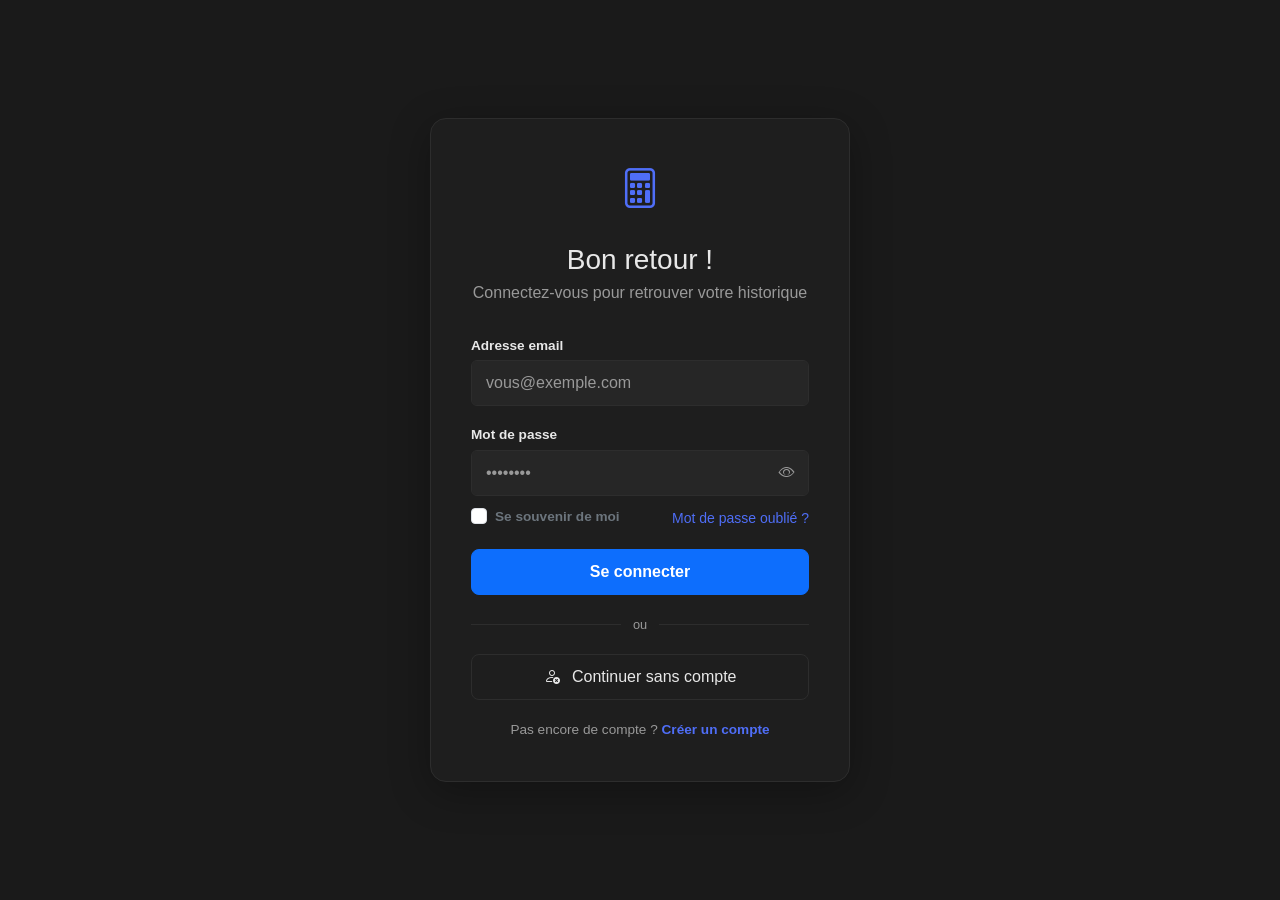
==== frontend/pages/connexion.html @ 1e7dec1f "feat: finalisation de l'architecture backend (routes admin/recherche et services IA)" ====
<!DOCTYPE html>
<html lang="fr" data-theme="sombre">
<head>
  <meta charset="UTF-8">
  <meta name="viewport" content="width=device-width, initial-scale=1.0">
  <title>Connexion — AI Math Chatbot</title>

  <link href="https://cdn.jsdelivr.net/npm/bootstrap@5.3.3/dist/css/bootstrap.min.css" rel="stylesheet">
  <link href="https://cdn.jsdelivr.net/npm/bootstrap-icons@1.11.3/font/bootstrap-icons.css" rel="stylesheet">
  <link href="../css/style.css" rel="stylesheet">
</head>
<body style="overflow:auto;">

  <div class="auth-wrapper">
    <div class="auth-card">

      <!-- Logo -->
      <div class="auth-logo">
        <i class="bi bi-calculator"></i>
      </div>

      <h3>Bon retour !</h3>
      <p class="text-secondary">Connectez-vous pour retrouver votre historique</p>

      <!-- Formulaire -->
      <form id="form-connexion">
        <div class="mb-3">
          <label for="email">Adresse email</label>
          <input type="email" class="form-control" id="email" placeholder="vous@exemple.com" required>
        </div>

        <div class="mb-2">
          <label for="mot-de-passe">Mot de passe</label>
          <div class="password-field">
            <input type="password" class="form-control" id="mot-de-passe" placeholder="••••••••" required>
            <i class="bi bi-eye password-toggle" data-target="mot-de-passe"></i>
          </div>
        </div>

        <div class="d-flex justify-content-between align-items-center mb-3 mt-2">
          <div class="form-check">
            <input class="form-check-input" type="checkbox" id="se-souvenir">
            <label class="form-check-label small text-secondary" for="se-souvenir">
              Se souvenir de moi
            </label>
          </div>
          <a href="#" class="small" style="color:#4f6ef7; text-decoration:none;">Mot de passe oublié ?</a>
        </div>

        <button type="submit" class="btn btn-primary btn-primary-full">
          Se connecter
        </button>
      </form>

      <!-- Séparateur -->
      <div class="auth-separator">ou</div>

      <!-- Accès anonyme -->
      <button class="btn-anonyme" id="btn-continuer-anonyme">
        <i class="bi bi-person-x me-2"></i> Continuer sans compte
      </button>

      <!-- Lien inscription -->
      <div class="auth-footer">
        Pas encore de compte ? <a href="inscription.html">Créer un compte</a>
      </div>

    </div>
  </div>

  <script src="https://cdn.jsdelivr.net/npm/bootstrap@5.3.3/dist/js/bootstrap.bundle.min.js"></script>
  <script>
    // Afficher/Masquer le mot de passe
    document.querySelectorAll(".password-toggle").forEach(icon => {
      icon.addEventListener("click", () => {
        const target = document.getElementById(icon.getAttribute("data-target"));
        const showing = target.type === "text";
        target.type = showing ? "password" : "text";
        icon.className = showing ? "bi bi-eye password-toggle" : "bi bi-eye-slash password-toggle";
        icon.setAttribute("data-target", icon.getAttribute("data-target"));
      });
    });

    // Soumission du formulaire (à connecter au backend)
    document.getElementById("form-connexion").addEventListener("submit", (e) => {
      e.preventDefault();
      // TODO: POST /api/auth/login
      window.location.href = "../index.html";
    });

    // Continuer sans compte
    document.getElementById("btn-continuer-anonyme").addEventListener("click", () => {
      // TODO: créer un utilisateur "anonyme" côté backend
      window.location.href = "../index.html";
    });

    // Applique le thème sauvegardé
    const themeEnregistre = localStorage.getItem("theme") || "sombre";
    document.documentElement.setAttribute("data-theme", themeEnregistre);
  </script>
</body>
</html>
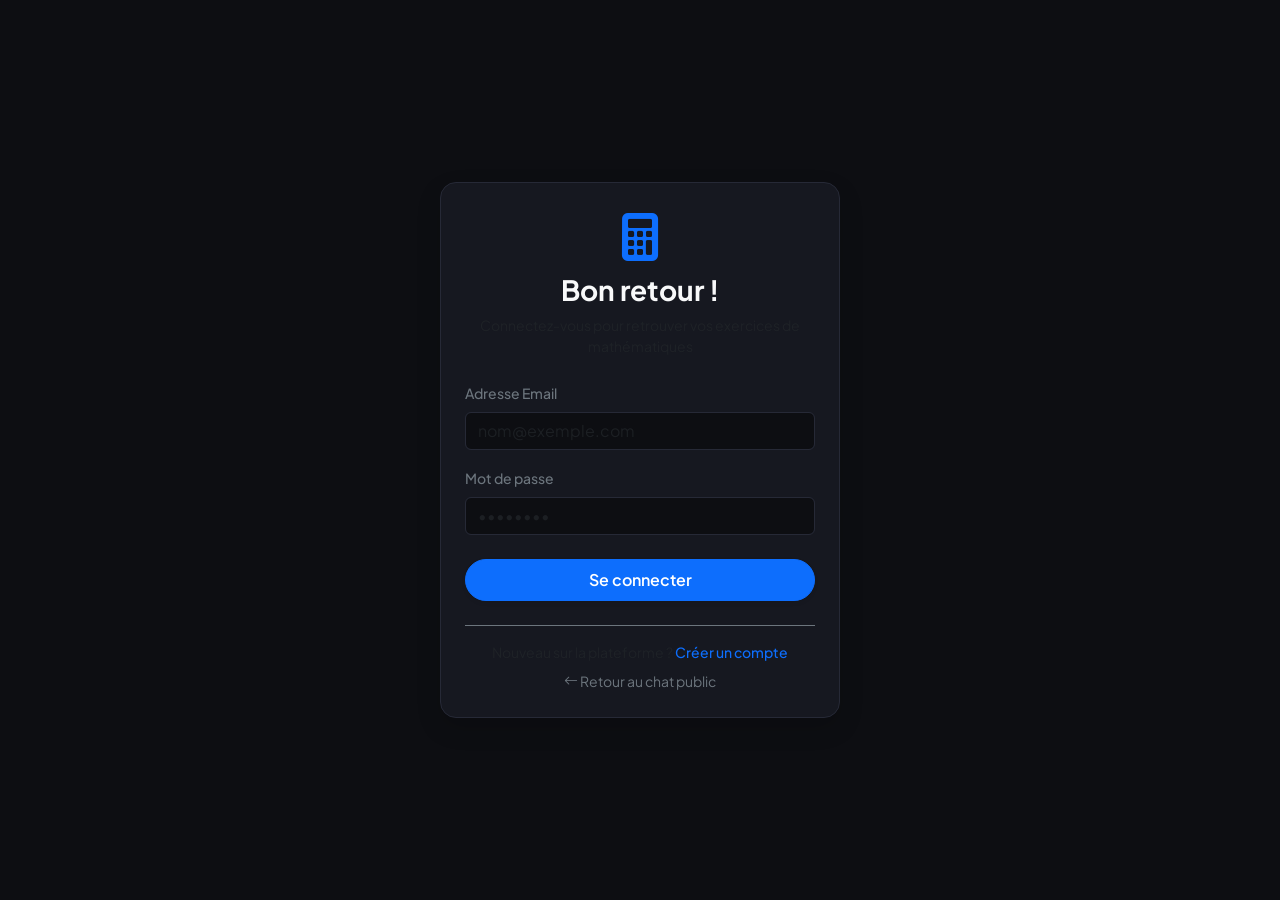
==== commit 895e2683: "Correction majeure backend/frontend - Fix login (JSON au lieu de form OAuth2) - Fix creation utilisa" ====
--- a/frontend/pages/connexion.html
+++ b/frontend/pages/connexion.html
@@ -3,100 +3,52 @@
 <head>
   <meta charset="UTF-8">
   <meta name="viewport" content="width=device-width, initial-scale=1.0">
-  <title>Connexion — AI Math Chatbot</title>
-
+  <title>Connexion - AI Math Chatbot</title>
+  
   <link href="https://cdn.jsdelivr.net/npm/bootstrap@5.3.3/dist/css/bootstrap.min.css" rel="stylesheet">
   <link href="https://cdn.jsdelivr.net/npm/bootstrap-icons@1.11.3/font/bootstrap-icons.css" rel="stylesheet">
+  <link href="https://fonts.googleapis.com/css2?family=Plus+Jakarta+Sans:wght@400;500;600;700&display=swap" rel="stylesheet">
   <link href="../css/style.css" rel="stylesheet">
 </head>
-<body style="overflow:auto;">
+<body class="auth-body">
 
-  <div class="auth-wrapper">
-    <div class="auth-card">
+  <div class="auth-card p-4 mx-3">
+    <div class="text-center mb-4">
+      <i class="bi bi-calculator-fill text-primary display-5"></i>
+      <h3 class="fw-bold mt-2 text-light">Bon retour !</h3>
+      <p class="text-muted small">Connectez-vous pour retrouver vos exercices de mathématiques</p>
+    </div>
 
-      <!-- Logo -->
-      <div class="auth-logo">
-        <i class="bi bi-calculator"></i>
+    <form id="form-connexion">
+      <div class="alert alert-danger d-none small p-2" id="error-message" role="alert"></div>
+
+      <div class="mb-3">
+        <label for="email" class="form-label text-secondary small fw-medium">Adresse Email</label>
+        <input type="email" class="form-control auth-input" id="email" placeholder="nom@exemple.com" required autocomplete="email">
       </div>
 
-      <h3>Bon retour !</h3>
-      <p class="text-secondary">Connectez-vous pour retrouver votre historique</p>
-
-      <!-- Formulaire -->
-      <form id="form-connexion">
-        <div class="mb-3">
-          <label for="email">Adresse email</label>
-          <input type="email" class="form-control" id="email" placeholder="vous@exemple.com" required>
-        </div>
-
-        <div class="mb-2">
-          <label for="mot-de-passe">Mot de passe</label>
-          <div class="password-field">
-            <input type="password" class="form-control" id="mot-de-passe" placeholder="••••••••" required>
-            <i class="bi bi-eye password-toggle" data-target="mot-de-passe"></i>
-          </div>
-        </div>
-
-        <div class="d-flex justify-content-between align-items-center mb-3 mt-2">
-          <div class="form-check">
-            <input class="form-check-input" type="checkbox" id="se-souvenir">
-            <label class="form-check-label small text-secondary" for="se-souvenir">
-              Se souvenir de moi
-            </label>
-          </div>
-          <a href="#" class="small" style="color:#4f6ef7; text-decoration:none;">Mot de passe oublié ?</a>
-        </div>
-
-        <button type="submit" class="btn btn-primary btn-primary-full">
-          Se connecter
-        </button>
-      </form>
-
-      <!-- Séparateur -->
-      <div class="auth-separator">ou</div>
-
-      <!-- Accès anonyme -->
-      <button class="btn-anonyme" id="btn-continuer-anonyme">
-        <i class="bi bi-person-x me-2"></i> Continuer sans compte
-      </button>
-
-      <!-- Lien inscription -->
-      <div class="auth-footer">
-        Pas encore de compte ? <a href="inscription.html">Créer un compte</a>
+      <div class="mb-4">
+        <label for="password" class="form-label text-secondary small fw-medium">Mot de passe</label>
+        <input type="password" class="form-control auth-input" id="password" placeholder="••••••••" required autocomplete="current-password">
       </div>
 
+      <button type="submit" class="btn btn-primary w-100 rounded-pill fw-semibold py-2 shadow-sm">
+        Se connecter
+      </button>
+    </form>
+
+    <div class="text-center mt-4 border-top border-secondary pt-3">
+      <p class="text-muted small mb-0">
+        Nouveau sur la plateforme ? <a href="inscription.html" class="text-primary text-decoration-none fw-medium">Créer un compte</a>
+      </p>
+      <a href="../index.html" class="text-secondary small d-inline-block mt-2 text-decoration-none">
+        <i class="bi bi-arrow-left"></i> Retour au chat public
+      </a>
     </div>
   </div>
 
-  <script src="https://cdn.jsdelivr.net/npm/bootstrap@5.3.3/dist/js/bootstrap.bundle.min.js"></script>
-  <script>
-    // Afficher/Masquer le mot de passe
-    document.querySelectorAll(".password-toggle").forEach(icon => {
-      icon.addEventListener("click", () => {
-        const target = document.getElementById(icon.getAttribute("data-target"));
-        const showing = target.type === "text";
-        target.type = showing ? "password" : "text";
-        icon.className = showing ? "bi bi-eye password-toggle" : "bi bi-eye-slash password-toggle";
-        icon.setAttribute("data-target", icon.getAttribute("data-target"));
-      });
-    });
-
-    // Soumission du formulaire (à connecter au backend)
-    document.getElementById("form-connexion").addEventListener("submit", (e) => {
-      e.preventDefault();
-      // TODO: POST /api/auth/login
-      window.location.href = "../index.html";
-    });
-
-    // Continuer sans compte
-    document.getElementById("btn-continuer-anonyme").addEventListener("click", () => {
-      // TODO: créer un utilisateur "anonyme" côté backend
-      window.location.href = "../index.html";
-    });
-
-    // Applique le thème sauvegardé
-    const themeEnregistre = localStorage.getItem("theme") || "sombre";
-    document.documentElement.setAttribute("data-theme", themeEnregistre);
-  </script>
+  <script src="../js/api.js"></script>
+  <script src="../js/auth.js"></script>
+  <script src="../js/theme.js"></script>
 </body>
-</html>
+</html>
--- a/frontend/css/style.css
+++ b/frontend/css/style.css
@@ -0,0 +1,217 @@
+/* ==========================================================================
+   1. VARIABLES GLOBALES & THÈMES (Sombre / Clair)
+   ========================================================================== */
+:root[data-theme="sombre"] {
+  --bg-main: #0d0e12;
+  --bg-sidebar: #161820;
+  --bg-card: #1b1e2a;
+  --border-color: #262936;
+  --text-main: #f8f9fa;
+  --text-muted: #79829a;
+  --primary-color: #0d6efd;
+  --primary-hover: #0b5ed7;
+  --msg-user-bg: #0d6efd;
+  --msg-bot-bg: #1b1e2a;
+  --bg-custom-input: #1b1e2a;
+}
+
+:root[data-theme="clair"] {
+  --bg-main: #f8f9fa;
+  --bg-sidebar: #f0f2f5;
+  --bg-card: #ffffff;
+  --border-color: #dee2e6;
+  --text-main: #212529;
+  --text-muted: #6c757d;
+  --primary-color: #0d6efd;
+  --primary-hover: #0b5ed7;
+  --msg-user-bg: #0d6efd;
+  --msg-bot-bg: #e9ecef;
+  --bg-custom-input: #ffffff;
+}
+
+/* Base Universelle */
+body {
+  background-color: var(--bg-main);
+  color: var(--text-main);
+  overflow: hidden;
+  transition: background-color 0.3s ease, color 0.3s ease;
+  font-family: 'Plus Jakarta Sans', sans-serif;
+}
+
+#app-wrapper {
+  height: 100vh;
+  width: 100vw;
+}
+
+/* Liens & Utilitaires */
+.hover-light {
+  transition: color 0.2s ease;
+}
+.hover-light:hover {
+  color: var(--text-main) !important;
+}
+
+/* Correction Contraste Accessibilité (Lien mon compte) */
+#lien-mon-compte {
+  color: var(--text-muted) !important;
+}
+#lien-mon-compte:hover {
+  color: var(--text-main) !important;
+}
+
+/* ==========================================================================
+   2. ZONE 1 — BARRE LATÉRALE (SIDEBAR)
+   ========================================================================== */
+.sidebar {
+  width: 280px;
+  min-width: 280px;
+  background-color: var(--bg-sidebar);
+  border-right: 1px solid var(--border-color);
+  height: 100vh;
+  transition: background-color 0.3s ease, border-color 0.3s ease;
+}
+
+/* Items de l'historique des salons */
+.chat-sidebar-item {
+  transition: background-color 0.2s ease, color 0.2s ease;
+  color: var(--text-muted) !important;
+}
+.chat-sidebar-item:hover {
+  background-color: var(--bg-card);
+  color: var(--text-main) !important;
+}
+
+/* ==========================================================================
+   3. ZONE 2 — CONTENU PRINCIPAL & MESSAGES
+   ========================================================================== */
+.main-content {
+  background-color: var(--bg-main);
+  transition: background-color 0.3s ease;
+}
+
+.chat-header {
+  background-color: var(--bg-main);
+  border-bottom: 1px solid var(--border-color);
+  transition: background-color 0.3s ease, border-color 0.3s ease;
+}
+
+/* Zone de défilement des messages */
+.chat-zone {
+  background-color: var(--bg-main);
+  scroll-behavior: smooth;
+  display: flex;
+  flex-direction: column;
+}
+
+/* --- STRUCTURE DES BULLES DE DISCUSSION --- */
+.msg-container {
+  display: flex;
+  margin-bottom: 1.2rem;
+  width: 100%;
+  animation: fadeIn 0.25s ease-in-out;
+}
+
+.msg-user {
+  justify-content: flex-end;
+}
+
+.msg-bot {
+  justify-content: flex-start;
+}
+
+.bubble {
+  max-width: 75%;
+  padding: 0.9rem 1.3rem;
+  border-radius: 1.2rem;
+  box-shadow: 0 4px 12px rgba(0, 0, 0, 0.03);
+  line-height: 1.5;
+  word-wrap: break-word;
+}
+
+/* Bulle Utilisateur */
+.msg-user .bubble {
+  background-color: var(--msg-user-bg);
+  color: #ffffff;
+  border-bottom-right-radius: 0.2rem;
+}
+
+/* Bulle Assistant IA */
+.msg-bot .bubble {
+  background-color: var(--msg-bot-bg);
+  color: var(--text-main);
+  border: 1px solid var(--border-color);
+  border-bottom-left-radius: 0.2rem;
+}
+
+/* Gestion du rendu KaTeX (évite les débordements des longues équations) */
+.katex-display {
+  overflow-x: auto;
+  overflow-y: hidden;
+  padding: 0.3rem 0;
+}
+
+/* ==========================================================================
+   4. ZONE DE SAISIE & COMPOSANTS EN BAS (INPUT ZONE)
+   ========================================================================== */
+.input-zone {
+  background-color: var(--bg-main);
+  transition: background-color 0.3s ease;
+}
+
+.bg-dark-custom {
+  background-color: var(--bg-custom-input) !important;
+  border: 1px solid var(--border-color) !important;
+  transition: background-color 0.3s ease, border-color 0.3s ease;
+}
+
+/* Animation pour l'enregistrement micro en cours */
+.animate-pulse {
+  animation: pulse 1.5s infinite;
+}
+
+/* ==========================================================================
+   5. DESIGN DES PAGES COMPLEMENTAIRES (CONNEXION, INSCRIPTION & PARAMETRES)
+   ========================================================================== */
+.auth-body {
+  background-color: var(--bg-main);
+  color: var(--text-main);
+  height: 100vh;
+  display: flex;
+  align-items: center;
+  justify-content: center;
+  transition: background-color 0.3s ease;
+}
+
+.auth-card {
+  background-color: var(--bg-sidebar);
+  border: 1px solid var(--border-color);
+  border-radius: 1rem;
+  box-shadow: 0 10px 25px rgba(0, 0, 0, 0.15);
+  max-width: 400px;
+  width: 100%;
+  transition: background-color 0.3s ease, border-color 0.3s ease;
+}
+
+.auth-input {
+  background-color: var(--bg-main) !important;
+  border: 1px solid var(--border-color) !important;
+  color: var(--text-main) !important;
+}
+.auth-input:focus {
+  border-color: var(--primary-color) !important;
+  box-shadow: 0 0 0 0.25rem rgba(13, 110, 253, 0.25) !important;
+}
+
+/* ==========================================================================
+   6. ANIMATIONS (KEYFRAMES)
+   ========================================================================== */
+@keyframes fadeIn {
+  from { opacity: 0; transform: translateY(5px); }
+  to { opacity: 1; transform: translateY(0); }
+}
+
+@keyframes pulse {
+  0% { transform: scale(1); opacity: 1; }
+  50% { transform: scale(1.15); opacity: 0.7; }
+  100% { transform: scale(1); opacity: 1; }
+}
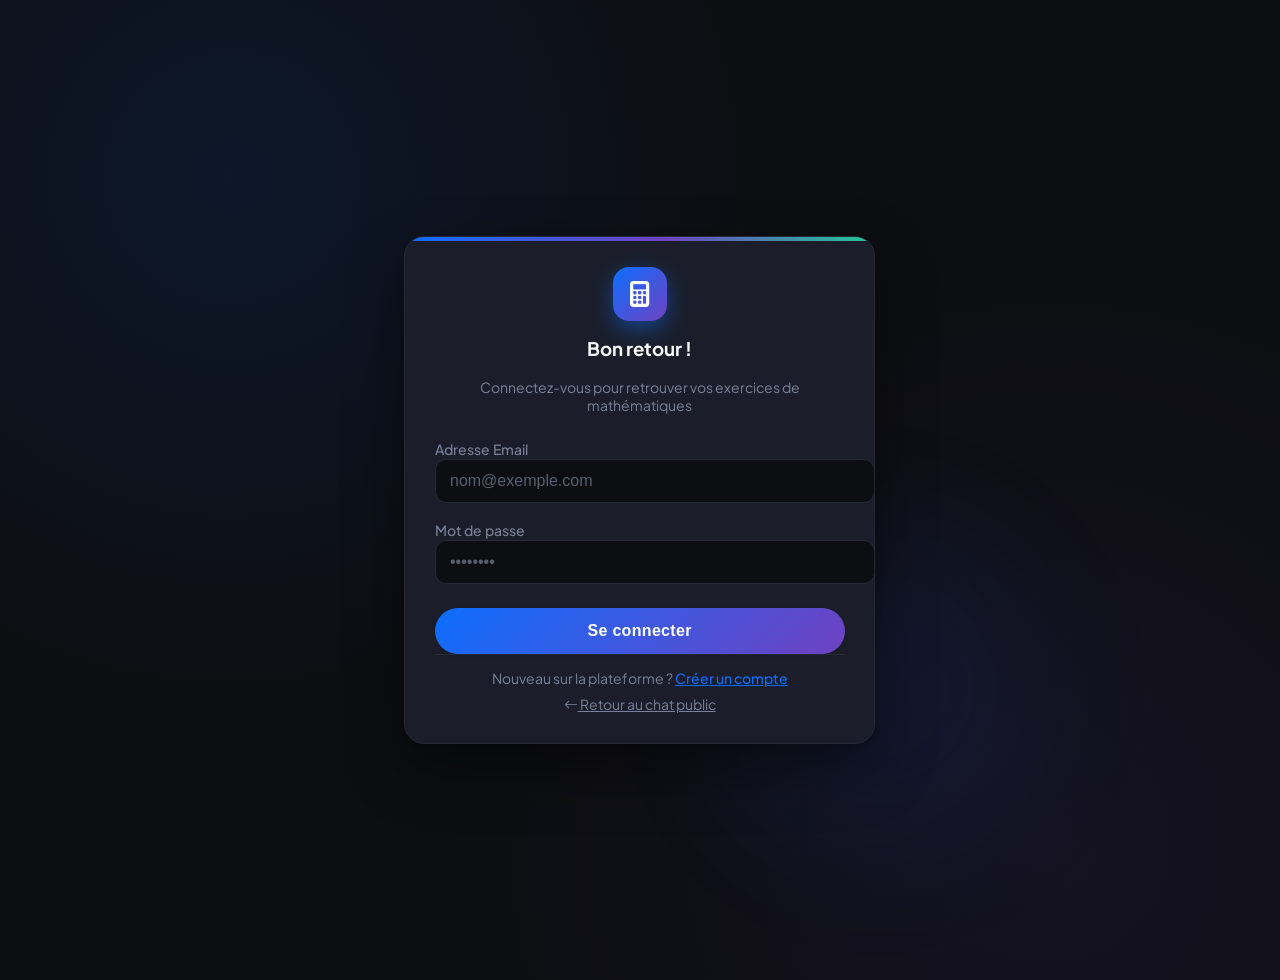
==== commit 23bba3f8: "Améliorations : admin, recherche, thèmes, upload" ====
--- a/frontend/pages/connexion.html
+++ b/frontend/pages/connexion.html
@@ -5,8 +5,8 @@
   <meta name="viewport" content="width=device-width, initial-scale=1.0">
   <title>Connexion - AI Math Chatbot</title>
   
-  <link href="https://cdn.jsdelivr.net/npm/bootstrap@5.3.3/dist/css/bootstrap.min.css" rel="stylesheet">
-  <link href="https://cdn.jsdelivr.net/npm/bootstrap-icons@1.11.3/font/bootstrap-icons.css" rel="stylesheet">
+  <link href="../css/bootstrap.min.css" rel="stylesheet">
+  <link href="../vendor/bootstrap-icons/bootstrap-icons.min.css" rel="stylesheet">
   <link href="https://fonts.googleapis.com/css2?family=Plus+Jakarta+Sans:wght@400;500;600;700&display=swap" rel="stylesheet">
   <link href="../css/style.css" rel="stylesheet">
 </head>
@@ -14,9 +14,9 @@
 
   <div class="auth-card p-4 mx-3">
     <div class="text-center mb-4">
-      <i class="bi bi-calculator-fill text-primary display-5"></i>
+      <span class="auth-logo"><i class="bi bi-calculator-fill"></i></span>
       <h3 class="fw-bold mt-2 text-light">Bon retour !</h3>
-      <p class="text-muted small">Connectez-vous pour retrouver vos exercices de mathématiques</p>
+      <p class="text-muted small mb-0">Connectez-vous pour retrouver vos exercices de mathématiques</p>
     </div>
 
     <form id="form-connexion">
--- a/frontend/css/style.css
+++ b/frontend/css/style.css
@@ -173,33 +173,462 @@
    5. DESIGN DES PAGES COMPLEMENTAIRES (CONNEXION, INSCRIPTION & PARAMETRES)
    ========================================================================== */
 .auth-body {
-  background-color: var(--bg-main);
   color: var(--text-main);
-  height: 100vh;
+  min-height: 100vh;
   display: flex;
   align-items: center;
   justify-content: center;
+  padding: 2rem 1.5rem;
+  position: relative;
+  /* Défilement vertical autorisé quand le contenu dépasse l'écran
+     (page inscription sur petits écrans), mais pas de scroll horizontal. */
+  overflow-x: hidden;
+  overflow-y: auto;
+  background-color: var(--bg-main);
+  background-image:
+    radial-gradient(circle at 18% 18%, rgba(13, 110, 253, 0.10), transparent 40%),
+    radial-gradient(circle at 82% 86%, rgba(111, 66, 193, 0.09), transparent 42%);
   transition: background-color 0.3s ease;
 }
 
+/* Halo lumineux animé en fond, derrière la carte */
+.auth-body::before {
+  content: "";
+  position: fixed;
+  top: 50%;
+  left: 50%;
+  pointer-events: none;
+  width: 480px;
+  height: 480px;
+  border-radius: 50%;
+  background: radial-gradient(circle, rgba(13, 110, 253, 0.10), transparent 70%);
+  filter: blur(40px);
+  z-index: 0;
+  animation: floatGlow 12s ease-in-out infinite alternate;
+}
+
+@keyframes floatGlow {
+  from { transform: translate(-60px, -40px) scale(1); }
+  to   { transform: translate(60px, 50px) scale(1.15); }
+}
+
 .auth-card {
-  background-color: var(--bg-sidebar);
-  border: 1px solid var(--border-color);
-  border-radius: 1rem;
-  box-shadow: 0 10px 25px rgba(0, 0, 0, 0.15);
-  max-width: 400px;
+  position: relative;
+  z-index: 1;
+  background-color: var(--bg-card);
+  border: 1px solid var(--border-color);
+  border-radius: 1.25rem;
+  box-shadow: 0 24px 60px rgba(0, 0, 0, 0.45), 0 2px 8px rgba(0, 0, 0, 0.2);
+  max-width: 410px;
   width: 100%;
+  padding: 1.85rem !important;
+  margin: auto;
+  overflow: hidden;
+  animation: authCardIn 0.5s cubic-bezier(0.22, 1, 0.36, 1) both;
   transition: background-color 0.3s ease, border-color 0.3s ease;
+}
+
+/* Liseré dégradé en haut de la carte */
+.auth-card::before {
+  content: "";
+  position: absolute;
+  top: 0;
+  left: 0;
+  right: 0;
+  height: 4px;
+  background: linear-gradient(90deg, var(--primary-color), #6f42c1 55%, #20c997);
+}
+
+@keyframes authCardIn {
+  from { opacity: 0; transform: translateY(18px) scale(0.97); }
+  to   { opacity: 1; transform: translateY(0) scale(1); }
+}
+
+/* Badge logo circulaire en haut de la carte */
+.auth-logo {
+  width: 54px;
+  height: 54px;
+  border-radius: 16px;
+  display: inline-flex;
+  align-items: center;
+  justify-content: center;
+  font-size: 1.6rem;
+  color: #fff;
+  background: linear-gradient(135deg, var(--primary-color), #6f42c1);
+  box-shadow: 0 8px 22px rgba(13, 110, 253, 0.45);
+  margin-bottom: 0.5rem;
+}
+
+.auth-card .form-label {
+  margin-bottom: 0.35rem;
+  letter-spacing: 0.01em;
 }
 
 .auth-input {
   background-color: var(--bg-main) !important;
   border: 1px solid var(--border-color) !important;
   color: var(--text-main) !important;
-}
+  border-radius: 0.7rem !important;
+  padding: 0.55rem 0.9rem !important;
+  transition: border-color 0.2s ease, box-shadow 0.2s ease, background-color 0.2s ease;
+}
+.auth-input::placeholder { color: var(--text-muted); opacity: 0.7; }
 .auth-input:focus {
+  background-color: var(--bg-card) !important;
   border-color: var(--primary-color) !important;
-  box-shadow: 0 0 0 0.25rem rgba(13, 110, 253, 0.25) !important;
+  box-shadow: 0 0 0 0.2rem rgba(13, 110, 253, 0.22) !important;
+  outline: none;
+}
+
+/* Bouton principal des pages auth : dégradé + effet de survol */
+.auth-card .btn-primary {
+  background: linear-gradient(135deg, var(--primary-color), #6f42c1) !important;
+  border: none !important;
+  padding: 0.7rem 1rem !important;
+  letter-spacing: 0.02em;
+  box-shadow: 0 8px 20px rgba(13, 110, 253, 0.35);
+  transition: transform 0.15s ease, box-shadow 0.2s ease, filter 0.2s ease;
+}
+.auth-card .btn-primary:hover {
+  transform: translateY(-2px);
+  filter: brightness(1.07);
+  box-shadow: 0 12px 26px rgba(13, 110, 253, 0.45);
+}
+.auth-card .btn-primary:active { transform: translateY(0); }
+
+.auth-card a { transition: color 0.15s ease; }
+
+/* ==========================================================================
+   5bis. APERÇU DES FICHIERS JOINTS (miniature instantanée)
+   ========================================================================== */
+.apercu-fichier {
+  background-color: var(--bg-card);
+  border: 1px solid var(--border-color);
+  color: var(--text-main);
+  border-radius: 0.6rem;
+  max-width: 200px;
+  animation: fadeIn 0.18s ease both;
+}
+.apercu-media { position: relative; display: inline-flex; flex: 0 0 auto; }
+.apercu-vignette {
+  width: 34px;
+  height: 34px;
+  border-radius: 0.45rem;
+  object-fit: cover;
+  background-color: var(--bg-main);
+  color: var(--text-muted);
+  font-size: 1rem;
+  border: 1px solid var(--border-color);
+}
+/* Voile sombre + spinner pendant l'upload */
+.apercu-spinner {
+  position: absolute;
+  inset: 0;
+  display: flex;
+  align-items: center;
+  justify-content: center;
+  background: rgba(0, 0, 0, 0.45);
+  border-radius: 0.45rem;
+  color: #fff;
+}
+.apercu-nom {
+  font-size: 0.78rem;
+  font-weight: 500;
+  white-space: nowrap;
+  overflow: hidden;
+  text-overflow: ellipsis;
+}
+.apercu-retirer { font-size: 0.6rem; flex: 0 0 auto; }
+.apercu-erreur { border-color: var(--bs-danger, #dc3545); }
+
+/* ==========================================================================
+   5ter. PAGE D'ADMINISTRATION
+   ========================================================================== */
+.admin-body {
+  background-color: var(--bg-main);
+  color: var(--text-main);
+}
+
+/* Disposition générale : sidebar fixe + zone principale défilante */
+.admin-layout {
+  display: flex;
+  height: 100vh;
+  overflow: hidden;
+}
+
+/* ── Barre latérale ── */
+.admin-sidebar {
+  width: 256px;
+  flex-shrink: 0;
+  background-color: var(--bg-sidebar);
+  border-right: 1px solid var(--border-color);
+  display: flex;
+  flex-direction: column;
+  padding: 1.1rem 0.9rem;
+}
+.admin-brand {
+  display: flex;
+  align-items: center;
+  gap: 0.7rem;
+  padding: 0.2rem 0.4rem 1rem;
+  border-bottom: 1px solid var(--border-color);
+  margin-bottom: 0.9rem;
+}
+.admin-brand-text { display: flex; flex-direction: column; line-height: 1.15; }
+.admin-brand-text strong { color: var(--text-main); font-size: 1.02rem; }
+.admin-brand-text small { color: var(--text-muted); font-size: 0.72rem; letter-spacing: 0.04em; text-transform: uppercase; }
+
+.admin-nav { display: flex; flex-direction: column; gap: 0.25rem; flex-grow: 1; }
+.admin-nav-item {
+  display: flex;
+  align-items: center;
+  gap: 0.65rem;
+  width: 100%;
+  border: none;
+  background: transparent;
+  color: var(--text-muted);
+  font-size: 0.9rem;
+  font-weight: 500;
+  text-align: left;
+  padding: 0.6rem 0.75rem;
+  border-radius: 0.6rem;
+  transition: background-color 0.15s ease, color 0.15s ease;
+}
+.admin-nav-item i { font-size: 1.05rem; }
+.admin-nav-item:hover { background-color: var(--bg-card); color: var(--text-main); }
+.admin-nav-item.active {
+  background: linear-gradient(135deg, rgba(13,110,253,0.18), rgba(111,66,193,0.18));
+  color: var(--text-main);
+  box-shadow: inset 3px 0 0 var(--primary-color);
+}
+.nav-count {
+  margin-left: auto;
+  background-color: var(--bg-main);
+  color: var(--text-muted);
+  border-radius: 999px;
+  font-size: 0.7rem;
+  padding: 0.05rem 0.5rem;
+  border: 1px solid var(--border-color);
+}
+
+.admin-sidebar-foot { border-top: 1px solid var(--border-color); padding-top: 0.8rem; margin-top: 0.5rem; }
+.admin-userbox { display: flex; align-items: center; gap: 0.6rem; margin-bottom: 0.7rem; padding: 0 0.3rem; }
+.admin-userinfo { display: flex; flex-direction: column; line-height: 1.2; overflow: hidden; }
+.admin-userinfo strong { color: var(--text-main); font-size: 0.85rem; white-space: nowrap; overflow: hidden; text-overflow: ellipsis; }
+.admin-userinfo small { color: var(--text-muted); font-size: 0.72rem; text-transform: capitalize; }
+.admin-foot-link {
+  display: flex; align-items: center; gap: 0.5rem;
+  width: 100%; border: none; background: transparent;
+  color: var(--text-muted); font-size: 0.83rem; text-decoration: none;
+  padding: 0.45rem 0.6rem; border-radius: 0.5rem;
+}
+.admin-foot-link:hover { background-color: var(--bg-card); color: var(--text-main); }
+.admin-foot-link.danger:hover { color: #ff6b6b; }
+
+/* Avatar (initiales) */
+.admin-avatar {
+  flex-shrink: 0;
+  width: 38px; height: 38px;
+  border-radius: 50%;
+  display: inline-flex; align-items: center; justify-content: center;
+  font-weight: 700; font-size: 0.85rem; color: #fff;
+  background: linear-gradient(135deg, var(--primary-color), #6f42c1);
+}
+.admin-avatar.sm { width: 32px; height: 32px; font-size: 0.74rem; }
+
+/* ── Zone principale ── */
+.admin-main { flex: 1; overflow-y: auto; display: flex; flex-direction: column; }
+.admin-main-top {
+  position: sticky; top: 0; z-index: 10;
+  display: flex; align-items: center; justify-content: space-between;
+  padding: 1.1rem 1.6rem;
+  background-color: rgba(13,14,18,0.85);
+  backdrop-filter: blur(8px);
+  border-bottom: 1px solid var(--border-color);
+}
+.admin-content { padding: 1.6rem; }
+.admin-panel { display: none; animation: fadeIn 0.25s ease both; }
+.admin-panel.active { display: block; }
+
+/* ── Cartes ── */
+.admin-card {
+  background-color: var(--bg-card);
+  border: 1px solid var(--border-color);
+  border-radius: 1rem;
+  overflow: hidden;
+}
+.admin-card-head {
+  display: flex; align-items: center; justify-content: space-between;
+  gap: 1rem; flex-wrap: wrap;
+  padding: 1rem 1.2rem;
+  border-bottom: 1px solid var(--border-color);
+}
+
+/* Grille des statistiques (indépendante de Bootstrap, dont la grille est absente) */
+.stats-grid {
+  display: grid;
+  grid-template-columns: repeat(5, 1fr);
+  gap: 1rem;
+}
+@media (max-width: 1100px) { .stats-grid { grid-template-columns: repeat(3, 1fr); } }
+@media (max-width: 600px)  { .stats-grid { grid-template-columns: repeat(2, 1fr); } }
+
+/* Formulaire d'ajout de modèle (grille maison) */
+.admin-form-ajout { display: grid; grid-template-columns: 1fr 1.4fr 1fr auto; gap: 0.5rem; align-items: center; }
+@media (max-width: 768px) { .admin-form-ajout { grid-template-columns: 1fr; } }
+
+/* Cartes de statistiques */
+.stat-card {
+  background-color: var(--bg-card);
+  border: 1px solid var(--border-color);
+  border-radius: 1rem;
+  padding: 1.1rem 1.2rem;
+  display: flex; flex-direction: column; gap: 0.15rem;
+  transition: transform 0.15s ease, border-color 0.2s ease;
+}
+.stat-card:hover { transform: translateY(-3px); border-color: var(--primary-color); }
+.stat-ic {
+  width: 40px; height: 40px; border-radius: 0.6rem;
+  display: inline-flex; align-items: center; justify-content: center;
+  font-size: 1.15rem; color: #fff; margin-bottom: 0.4rem;
+  background: linear-gradient(135deg, var(--primary-color), #6f42c1);
+}
+.stat-val { font-size: 1.75rem; font-weight: 700; line-height: 1.1; color: var(--text-main); }
+.stat-lbl { font-size: 0.76rem; text-transform: uppercase; letter-spacing: 0.04em; color: var(--text-muted); }
+
+/* Recherche utilisateurs */
+.admin-search { position: relative; min-width: 250px; }
+.admin-search i { position: absolute; left: 0.75rem; top: 50%; transform: translateY(-50%); color: var(--text-muted); pointer-events: none; }
+.admin-search .auth-input { padding-left: 2.2rem !important; }
+
+.admin-form-ajout {
+  background-color: var(--bg-main);
+  border-bottom: 1px solid var(--border-color);
+  padding: 1rem 1.2rem;
+}
+
+/* ── Tableaux ── */
+.admin-table { color: var(--text-main); margin: 0; }
+.admin-table thead th {
+  background-color: var(--bg-main);
+  color: var(--text-muted);
+  font-size: 0.72rem; font-weight: 600; letter-spacing: 0.05em; text-transform: uppercase;
+  border: none; padding: 0.7rem 1.2rem; white-space: nowrap;
+}
+.admin-table tbody td { border-color: var(--border-color); padding: 0.7rem 1.2rem; vertical-align: middle; }
+.admin-table tbody tr { transition: background-color 0.12s ease; }
+.admin-table tbody tr:hover { background-color: rgba(255,255,255,0.03); }
+.admin-table code { color: #8ab4f8; background: transparent; font-size: 0.82rem; }
+
+.cellule-user { display: flex; align-items: center; gap: 0.65rem; }
+.cellule-user-txt { display: flex; flex-direction: column; line-height: 1.25; }
+.cellule-user-txt strong { color: var(--text-main); font-size: 0.88rem; }
+.cellule-user-txt small { color: var(--text-muted); font-size: 0.76rem; }
+
+/* Pastilles d'état */
+.pill {
+  display: inline-flex; align-items: center; gap: 0.3rem;
+  font-size: 0.74rem; font-weight: 600; padding: 0.2rem 0.6rem; border-radius: 999px;
+}
+.pill-ok { color: #34d399; background: rgba(52,211,153,0.12); border: 1px solid rgba(52,211,153,0.3); }
+.pill-ko { color: #f87171; background: rgba(248,113,113,0.12); border: 1px solid rgba(248,113,113,0.3); }
+.pill-admin { color: #fbbf24; background: rgba(251,191,36,0.12); border: 1px solid rgba(251,191,36,0.3); }
+
+/* Étiquette neutre (type de compte) */
+.tag {
+  display: inline-block;
+  font-size: 0.72rem;
+  color: var(--text-muted);
+  background-color: var(--bg-main);
+  border: 1px solid var(--border-color);
+  border-radius: 999px;
+  padding: 0.12rem 0.6rem;
+}
+
+/* Boutons d'action des tableaux (le Bootstrap local n'inclut pas les variantes outline) */
+.admin-body .btn-outline-warning, .auth-body .btn-outline-warning,
+.admin-body .btn-outline-danger, .auth-body .btn-outline-danger,
+.admin-body .btn-outline-secondary, .auth-body .btn-outline-secondary,
+.admin-body .btn-outline-primary, .auth-body .btn-outline-primary {
+  background: transparent;
+  border: 1px solid;
+}
+.admin-body .btn-outline-warning, .auth-body .btn-outline-warning { color: #fbbf24; border-color: rgba(251,191,36,0.55); }
+.admin-body .btn-outline-warning:hover, .auth-body .btn-outline-warning:hover { background: rgba(251,191,36,0.16); color: #fbbf24; }
+.admin-body .btn-outline-danger, .auth-body .btn-outline-danger { color: #f87171; border-color: rgba(248,113,113,0.55); }
+.admin-body .btn-outline-danger:hover, .auth-body .btn-outline-danger:hover { background: rgba(248,113,113,0.16); color: #f87171; }
+.admin-body .btn-outline-secondary, .auth-body .btn-outline-secondary { color: var(--text-main); border-color: var(--border-color); }
+.admin-body .btn-outline-secondary:hover, .auth-body .btn-outline-secondary:hover { background: rgba(127,127,127,0.15); color: var(--text-main); }
+.admin-body .btn-outline-primary, .auth-body .btn-outline-primary { color: var(--primary-color); border-color: var(--primary-color); }
+.admin-body .btn-outline-light { color: var(--text-main); border: 1px solid var(--border-color); background: transparent; }
+.admin-body .btn-outline-light:hover { background: rgba(127,127,127,0.12); }
+.admin-table .btn { padding: 0.28rem 0.55rem; border-radius: 0.5rem; line-height: 1; }
+.admin-form-ajout .btn-success { white-space: nowrap; }
+
+/* Boutons pleins (Bootstrap local incomplet) */
+.auth-body .btn-danger, .admin-body .btn-danger { background-color: #dc3545; border: none; color: #fff; }
+.auth-body .btn-danger:hover, .admin-body .btn-danger:hover { background-color: #bb2d3b; color: #fff; }
+
+/* Liens-boutons et bordures sur les pages auth (Bootstrap local incomplet) */
+.auth-body .btn-link { color: var(--text-muted); }
+.auth-body .btn-link:hover { color: var(--text-main); }
+.auth-card .border-bottom { border-bottom: 1px solid var(--border-color) !important; }
+.auth-card .border-secondary { border-color: var(--border-color) !important; }
+
+/* Boutons pleins (secours si le Bootstrap local ne les colore pas) */
+.admin-body .btn-success { background-color: #198754; border: none; color: #fff; }
+.admin-body .btn-success:hover { background-color: #157347; color: #fff; }
+.admin-body .btn-primary { background: linear-gradient(135deg, var(--primary-color), #6f42c1); border: none; color: #fff; }
+.admin-body .btn-primary:hover { filter: brightness(1.07); color: #fff; }
+
+/* ── Adaptation au thème clair / sombre ──
+   Les classes Bootstrap text-light / text-secondary / text-muted sont figées
+   (texte blanc/gris) : en thème clair, le texte devenait invisible. On les
+   relie aux variables de thème pour qu'elles s'adaptent automatiquement. */
+.admin-body .text-light,
+.auth-body .text-light { color: var(--text-main) !important; }
+.admin-body .text-secondary, .admin-body .text-muted,
+.auth-body .text-secondary, .auth-body .text-muted { color: var(--text-muted) !important; }
+.admin-body h4, .admin-body h5, .admin-body h6 { color: var(--text-main); }
+.admin-body .text-primary, .auth-body .text-primary { color: var(--primary-color) !important; }
+
+/* Barre supérieure : fond suivant le thème (au lieu d'un sombre figé) */
+.admin-main-top { background-color: var(--bg-main); }
+
+/* ── Formulaire « Mon compte » ── */
+.account-card { max-width: 520px; }
+.account-form { padding: 1.3rem 1.4rem; display: flex; flex-direction: column; gap: 1rem; }
+.account-form .champ { display: flex; flex-direction: column; gap: 0.35rem; }
+.account-form label { font-size: 0.82rem; font-weight: 500; color: var(--text-muted); }
+.account-form .btn-primary { align-self: flex-start; margin-top: 0.3rem; }
+
+/* Notifications (toasts) */
+.admin-toasts { position: fixed; right: 1rem; bottom: 1rem; z-index: 1080; display: flex; flex-direction: column; gap: 0.5rem; }
+.admin-toast {
+  color: #fff; padding: 0.65rem 1rem; border-radius: 0.6rem; font-size: 0.86rem;
+  display: flex; align-items: center; gap: 0.5rem;
+  box-shadow: 0 8px 22px rgba(0,0,0,0.4);
+  opacity: 0; transform: translateY(12px); transition: opacity 0.25s ease, transform 0.25s ease;
+}
+.admin-toast.visible { opacity: 1; transform: translateY(0); }
+/* Couleurs explicites (le Bootstrap local n'inclut pas les classes bg-*),
+   sinon les toasts étaient invisibles en thème clair. */
+.admin-toast.toast-info { background: #0d6efd; color: #fff; }
+.admin-toast.toast-success { background: #198754; color: #fff; }
+.admin-toast.toast-danger { background: #dc3545; color: #fff; }
+.admin-toast.toast-warning { background: #f59e0b; color: #1a1a1a; }
+
+/* Responsive : sidebar repliée en haut sur petit écran */
+@media (max-width: 768px) {
+  .admin-layout { flex-direction: column; height: auto; overflow: visible; }
+  .admin-body { overflow-y: auto; }
+  .admin-sidebar { width: 100%; flex-direction: row; flex-wrap: wrap; align-items: center; padding: 0.7rem; }
+  .admin-brand { border: none; margin: 0; padding: 0.2rem 0.5rem; }
+  .admin-nav { flex-direction: row; flex-wrap: wrap; flex-grow: 1; justify-content: center; }
+  .admin-nav-item { width: auto; }
+  .admin-sidebar-foot { border: none; padding: 0; margin: 0; display: flex; align-items: center; gap: 0.5rem; }
+  .admin-userbox { margin: 0; }
+  .admin-main { overflow: visible; }
 }
 
 /* ==========================================================================
